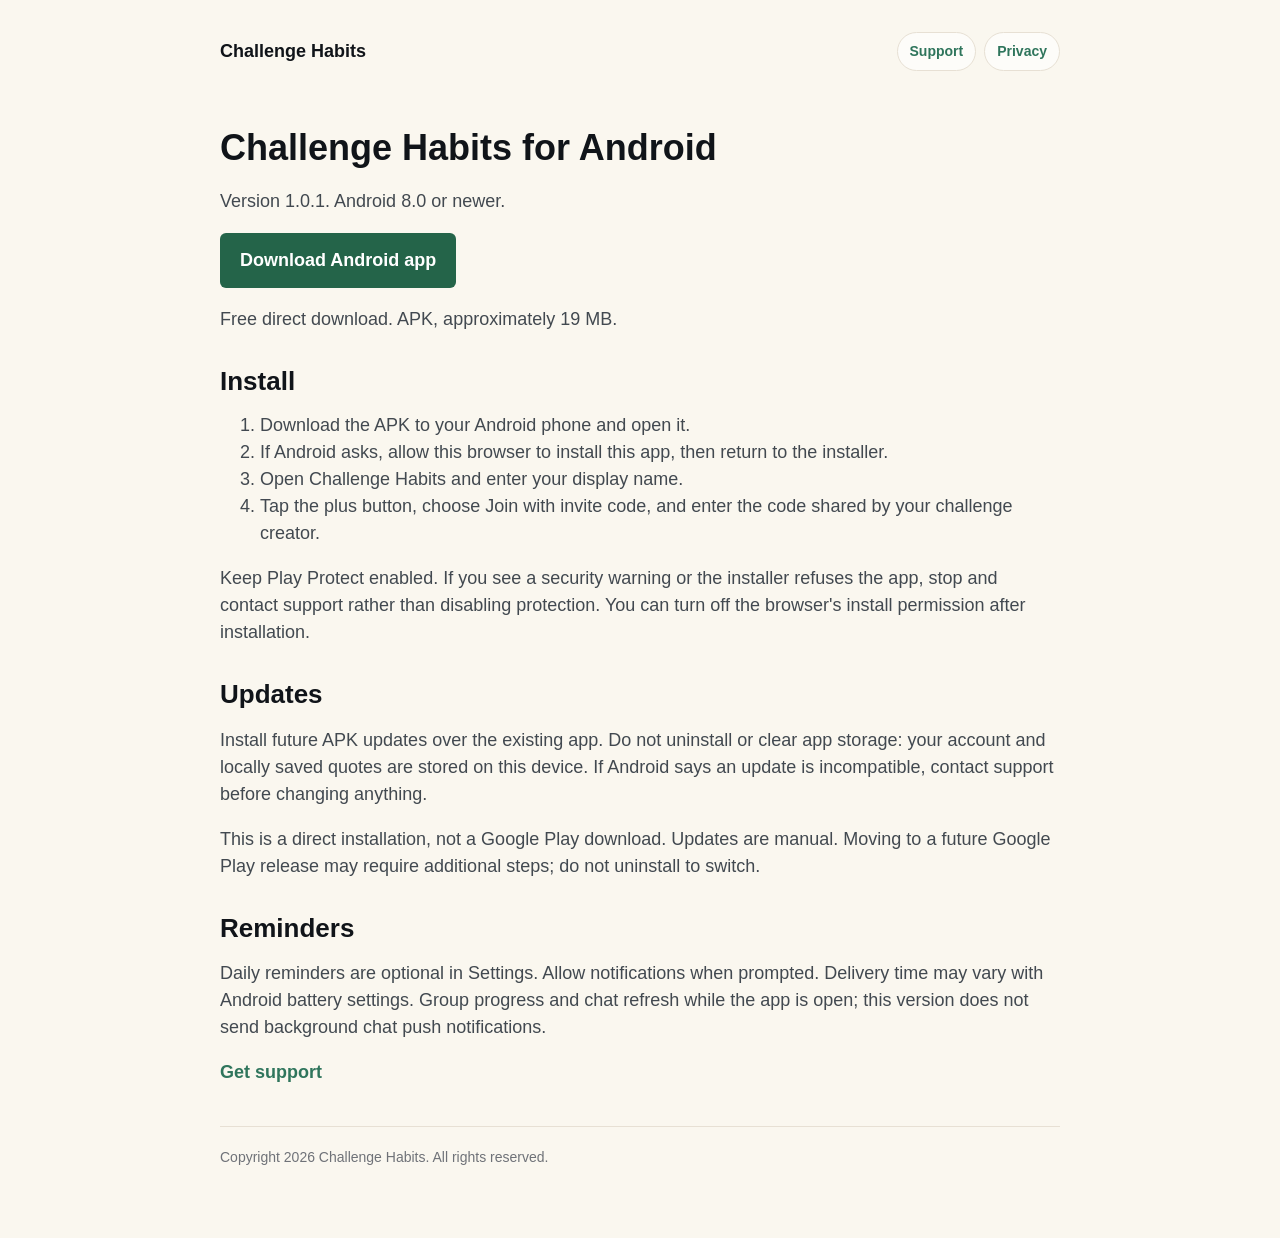
==== android.html @ 61303fec "Add Android direct download page" ====
<!doctype html>
<html lang="en">
  <head>
    <meta charset="utf-8">
    <meta name="viewport" content="width=device-width, initial-scale=1">
    <title>Android Download | Challenge Habits</title>
    <link rel="stylesheet" href="styles.css">
    <style>
      h1 { font-size: 36px; line-height: 1.15; overflow-wrap: anywhere; }
      p, li { color: #424950; }
      .download { display: inline-block; background: #246449; color: white; padding: 14px 20px; border-radius: 6px; }
      .download:focus-visible { outline: 3px solid #317ab5; outline-offset: 4px; }
    </style>
  </head>
  <body>
    <main class="page">
      <header class="topbar">
        <a class="brand" href="index.html">Challenge Habits</a>
        <nav class="nav" aria-label="Support">
          <a href="support.html">Support</a>
          <a href="privacy.html">Privacy</a>
        </nav>
      </header>
      <section>
        <h1>Challenge Habits for Android</h1>
        <p>Version 1.0.1. Android 8.0 or newer.</p>
        <p><a class="download" href="https://github.com/ErenYeagerr/challenge-habits-support/releases/download/android-v1.0.1/ChallengeHabits-1.0.1.apk">Download Android app</a></p>
        <p>Free direct download. APK, approximately 19 MB.</p>
        <h2>Install</h2>
        <ol>
          <li>Download the APK to your Android phone and open it.</li>
          <li>If Android asks, allow this browser to install this app, then return to the installer.</li>
          <li>Open Challenge Habits and enter your display name.</li>
          <li>Tap the plus button, choose Join with invite code, and enter the code shared by your challenge creator.</li>
        </ol>
        <p>Keep Play Protect enabled. If you see a security warning or the installer refuses the app, stop and contact support rather than disabling protection. You can turn off the browser's install permission after installation.</p>
        <h2>Updates</h2>
        <p>Install future APK updates over the existing app. Do not uninstall or clear app storage: your account and locally saved quotes are stored on this device. If Android says an update is incompatible, contact support before changing anything.</p>
        <p>This is a direct installation, not a Google Play download. Updates are manual. Moving to a future Google Play release may require additional steps; do not uninstall to switch.</p>
        <h2>Reminders</h2>
        <p>Daily reminders are optional in Settings. Allow notifications when prompted. Delivery time may vary with Android battery settings. Group progress and chat refresh while the app is open; this version does not send background chat push notifications.</p>
        <p><a href="support.html">Get support</a></p>
      </section>
      <p class="footer">Copyright 2026 Challenge Habits. All rights reserved.</p>
    </main>
  </body>
</html>
---- styles.css ----
:root {
  color-scheme: light;
  --ink: #101419;
  --muted: #6f7278;
  --paper: #faf7ef;
  --card: #ffffff;
  --line: #e7e0d4;
  --green: #2f755c;
  --green-soft: #dbeae3;
}

* {
  box-sizing: border-box;
}

html {
  background: var(--paper);
  color: var(--ink);
  font-family: -apple-system, BlinkMacSystemFont, "SF Pro Display", "Segoe UI", sans-serif;
  line-height: 1.5;
}

body {
  margin: 0;
}

a {
  color: var(--green);
  font-weight: 700;
  text-decoration: none;
}

a:hover,
a:focus {
  text-decoration: underline;
}

.page {
  margin: 0 auto;
  max-width: 880px;
  padding: 32px 20px 56px;
}

.topbar {
  align-items: center;
  display: flex;
  gap: 16px;
  justify-content: space-between;
  margin-bottom: 56px;
}

.brand {
  color: var(--ink);
  font-size: 18px;
  font-weight: 850;
  letter-spacing: 0;
}

.nav {
  display: flex;
  flex-wrap: wrap;
  gap: 8px;
  justify-content: flex-end;
}

.nav a {
  background: rgba(255, 255, 255, 0.62);
  border: 1px solid var(--line);
  border-radius: 999px;
  color: var(--green);
  font-size: 14px;
  padding: 8px 12px;
}

.hero {
  margin-bottom: 28px;
}

.eyebrow {
  color: var(--green);
  font-size: 14px;
  font-weight: 800;
  margin: 0 0 8px;
  text-transform: uppercase;
}

h1 {
  font-size: clamp(44px, 8vw, 76px);
  line-height: 0.96;
  margin: 0 0 20px;
}

h2 {
  font-size: 26px;
  line-height: 1.1;
  margin: 34px 0 12px;
}

p,
li {
  color: var(--muted);
  font-size: 18px;
}

.lede {
  color: #3a3d42;
  font-size: 22px;
  max-width: 720px;
}

.card {
  background: var(--card);
  border: 1px solid rgba(231, 224, 212, 0.9);
  border-radius: 8px;
  box-shadow: 0 20px 60px rgba(52, 44, 31, 0.08);
  padding: 28px;
}

.grid {
  display: grid;
  gap: 16px;
  grid-template-columns: repeat(3, minmax(0, 1fr));
  margin-top: 28px;
}

.tile {
  background: var(--card);
  border: 1px solid var(--line);
  border-radius: 8px;
  min-height: 150px;
  padding: 22px;
}

.tile h2 {
  font-size: 22px;
  margin-top: 0;
}

.note {
  background: var(--green-soft);
  border-radius: 8px;
  color: #285d4b;
  font-size: 16px;
  font-weight: 700;
  padding: 14px 16px;
}

.footer {
  border-top: 1px solid var(--line);
  color: var(--muted);
  font-size: 14px;
  margin-top: 40px;
  padding-top: 20px;
}

@media (max-width: 720px) {
  .page {
    padding: 24px 16px 44px;
  }

  .topbar {
    align-items: flex-start;
    flex-direction: column;
    margin-bottom: 42px;
  }

  .nav {
    justify-content: flex-start;
  }

  .grid {
    grid-template-columns: 1fr;
  }

  .card {
    padding: 22px;
  }
}
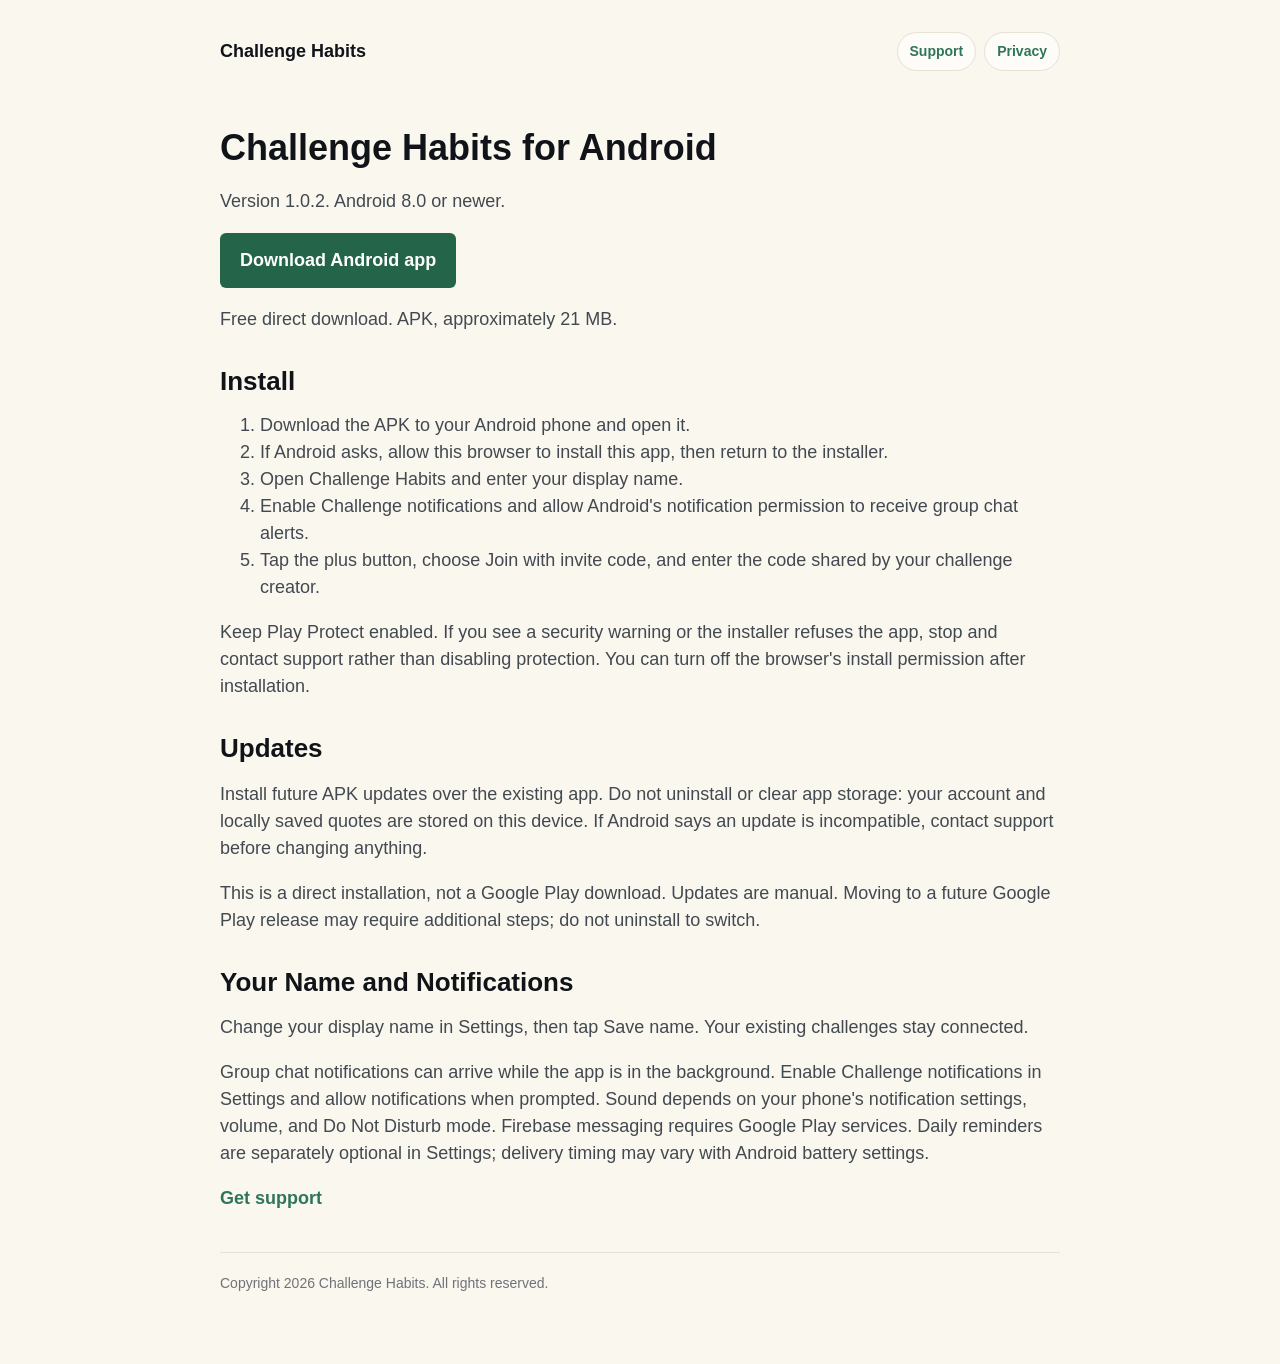
==== commit 52f3ee66: "Publish Android 1.0.2 download and notification privacy details" ====
--- a/android.html
+++ b/android.html
@@ -23,22 +23,24 @@
       </header>
       <section>
         <h1>Challenge Habits for Android</h1>
-        <p>Version 1.0.1. Android 8.0 or newer.</p>
-        <p><a class="download" href="https://github.com/ErenYeagerr/challenge-habits-support/releases/download/android-v1.0.1/ChallengeHabits-1.0.1.apk">Download Android app</a></p>
-        <p>Free direct download. APK, approximately 19 MB.</p>
+        <p>Version 1.0.2. Android 8.0 or newer.</p>
+        <p><a class="download" href="https://github.com/ErenYeagerr/challenge-habits-support/releases/download/android-v1.0.2/ChallengeHabits-1.0.2.apk">Download Android app</a></p>
+        <p>Free direct download. APK, approximately 21 MB.</p>
         <h2>Install</h2>
         <ol>
           <li>Download the APK to your Android phone and open it.</li>
           <li>If Android asks, allow this browser to install this app, then return to the installer.</li>
           <li>Open Challenge Habits and enter your display name.</li>
+          <li>Enable Challenge notifications and allow Android's notification permission to receive group chat alerts.</li>
           <li>Tap the plus button, choose Join with invite code, and enter the code shared by your challenge creator.</li>
         </ol>
         <p>Keep Play Protect enabled. If you see a security warning or the installer refuses the app, stop and contact support rather than disabling protection. You can turn off the browser's install permission after installation.</p>
         <h2>Updates</h2>
         <p>Install future APK updates over the existing app. Do not uninstall or clear app storage: your account and locally saved quotes are stored on this device. If Android says an update is incompatible, contact support before changing anything.</p>
         <p>This is a direct installation, not a Google Play download. Updates are manual. Moving to a future Google Play release may require additional steps; do not uninstall to switch.</p>
-        <h2>Reminders</h2>
-        <p>Daily reminders are optional in Settings. Allow notifications when prompted. Delivery time may vary with Android battery settings. Group progress and chat refresh while the app is open; this version does not send background chat push notifications.</p>
+        <h2>Your Name and Notifications</h2>
+        <p>Change your display name in Settings, then tap Save name. Your existing challenges stay connected.</p>
+        <p>Group chat notifications can arrive while the app is in the background. Enable Challenge notifications in Settings and allow notifications when prompted. Sound depends on your phone's notification settings, volume, and Do Not Disturb mode. Firebase messaging requires Google Play services. Daily reminders are separately optional in Settings; delivery timing may vary with Android battery settings.</p>
         <p><a href="support.html">Get support</a></p>
       </section>
       <p class="footer">Copyright 2026 Challenge Habits. All rights reserved.</p>
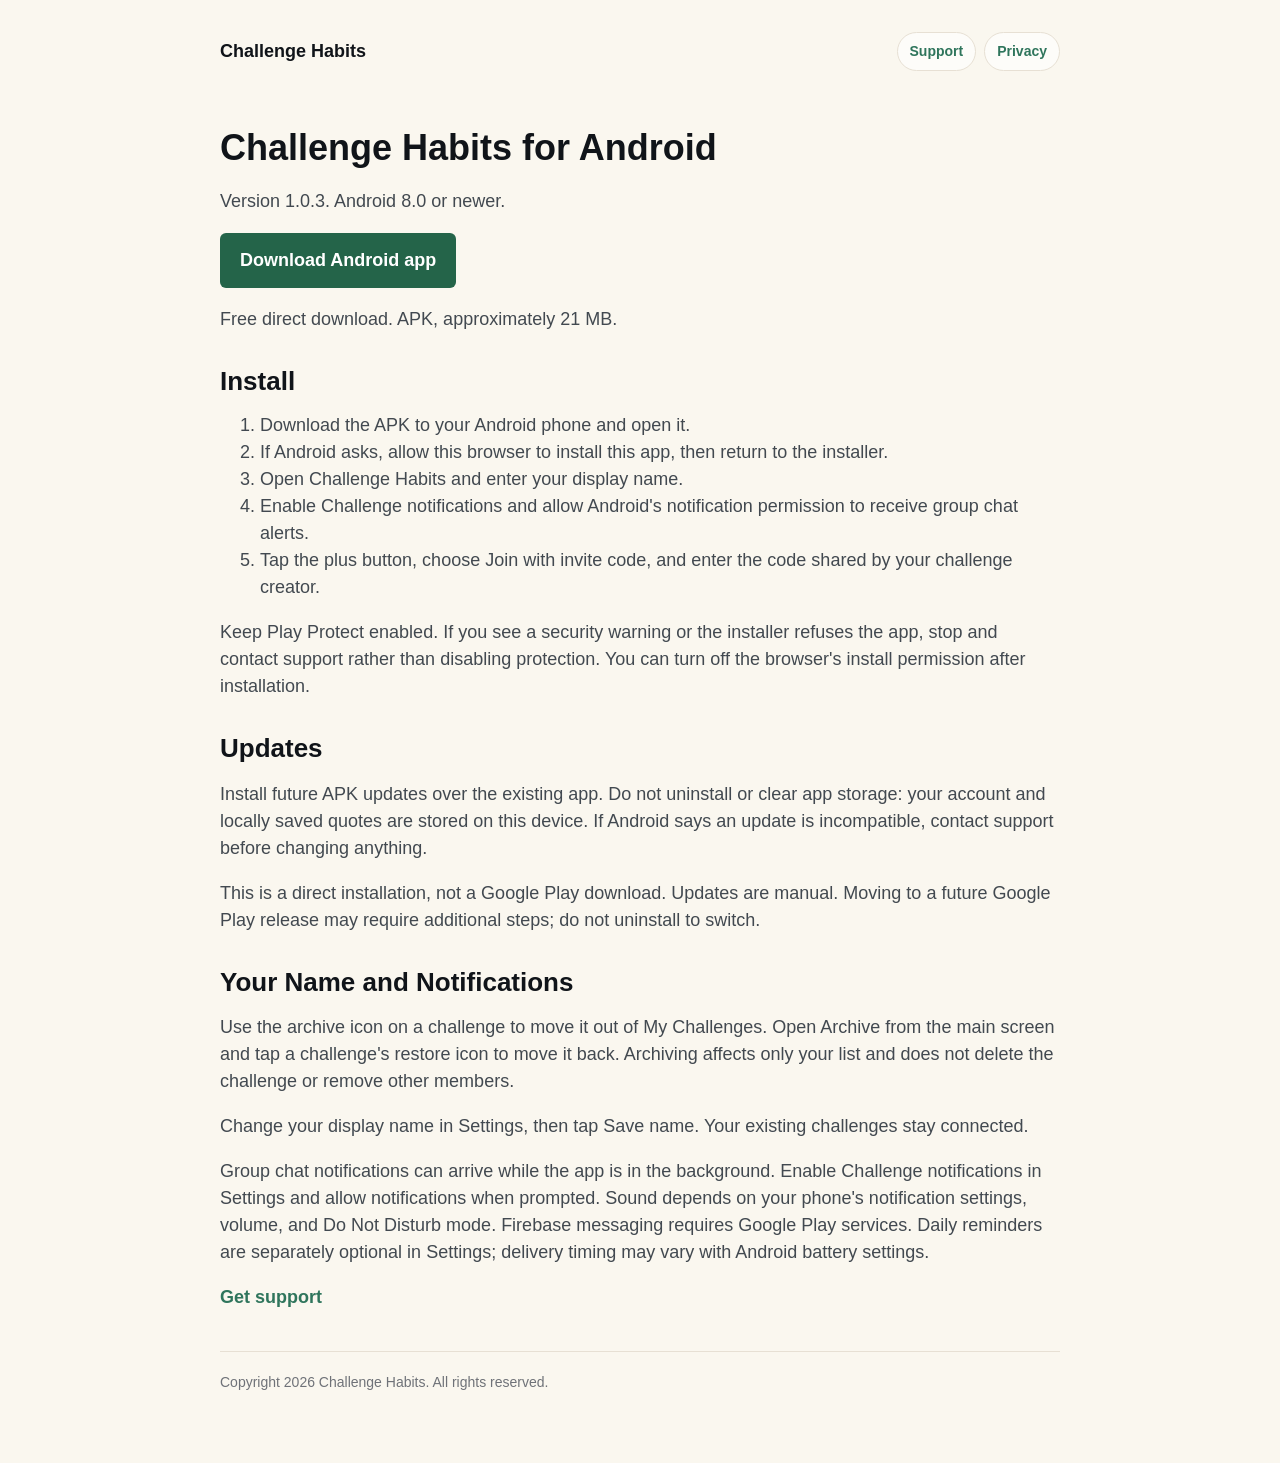
==== commit eccff304: "Publish Android 1.0.3 with challenge archive and restore" ====
--- a/android.html
+++ b/android.html
@@ -23,8 +23,8 @@
       </header>
       <section>
         <h1>Challenge Habits for Android</h1>
-        <p>Version 1.0.2. Android 8.0 or newer.</p>
-        <p><a class="download" href="https://github.com/ErenYeagerr/challenge-habits-support/releases/download/android-v1.0.2/ChallengeHabits-1.0.2.apk">Download Android app</a></p>
+        <p>Version 1.0.3. Android 8.0 or newer.</p>
+        <p><a class="download" href="https://github.com/ErenYeagerr/challenge-habits-support/releases/download/android-v1.0.3/ChallengeHabits-1.0.3.apk">Download Android app</a></p>
         <p>Free direct download. APK, approximately 21 MB.</p>
         <h2>Install</h2>
         <ol>
@@ -39,6 +39,7 @@
         <p>Install future APK updates over the existing app. Do not uninstall or clear app storage: your account and locally saved quotes are stored on this device. If Android says an update is incompatible, contact support before changing anything.</p>
         <p>This is a direct installation, not a Google Play download. Updates are manual. Moving to a future Google Play release may require additional steps; do not uninstall to switch.</p>
         <h2>Your Name and Notifications</h2>
+        <p>Use the archive icon on a challenge to move it out of My Challenges. Open Archive from the main screen and tap a challenge's restore icon to move it back. Archiving affects only your list and does not delete the challenge or remove other members.</p>
         <p>Change your display name in Settings, then tap Save name. Your existing challenges stay connected.</p>
         <p>Group chat notifications can arrive while the app is in the background. Enable Challenge notifications in Settings and allow notifications when prompted. Sound depends on your phone's notification settings, volume, and Do Not Disturb mode. Firebase messaging requires Google Play services. Daily reminders are separately optional in Settings; delivery timing may vary with Android battery settings.</p>
         <p><a href="support.html">Get support</a></p>
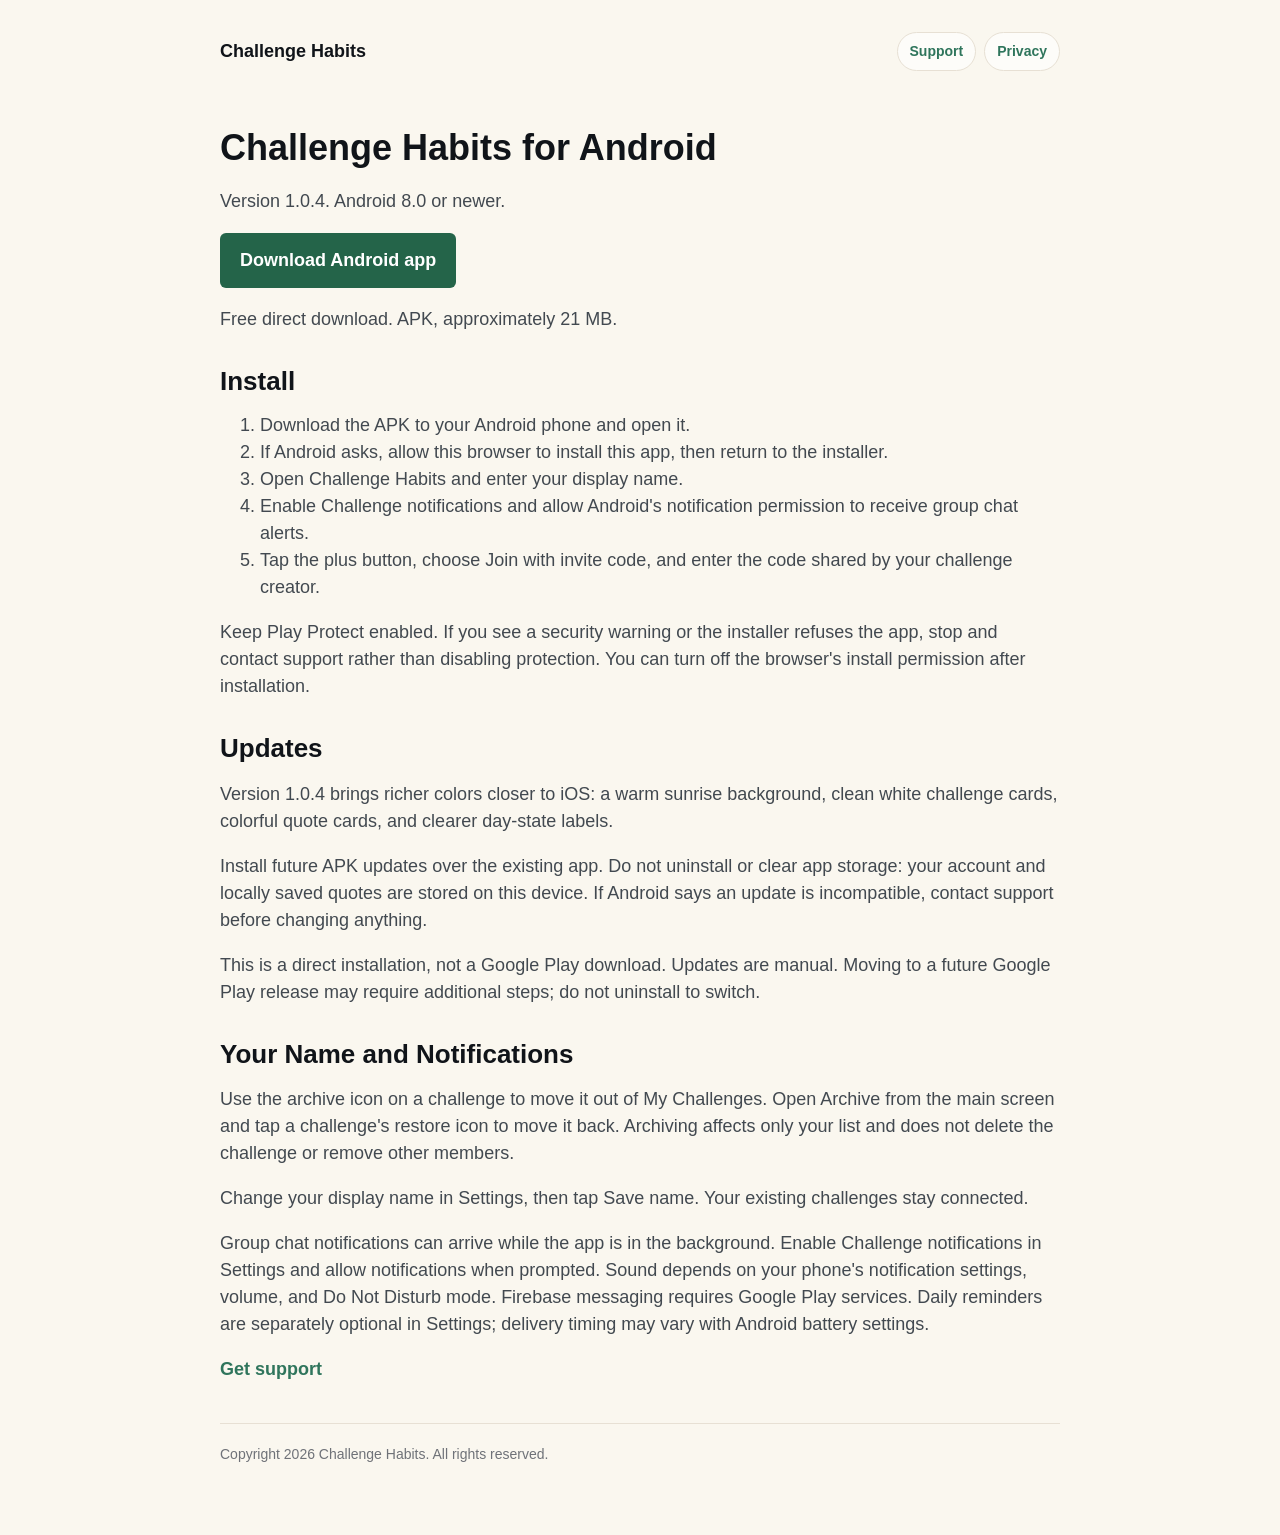
==== commit 792635a4: "Update Android download to 1.0.4 with richer colors" ====
--- a/android.html
+++ b/android.html
@@ -23,8 +23,8 @@
       </header>
       <section>
         <h1>Challenge Habits for Android</h1>
-        <p>Version 1.0.3. Android 8.0 or newer.</p>
-        <p><a class="download" href="https://github.com/ErenYeagerr/challenge-habits-support/releases/download/android-v1.0.3/ChallengeHabits-1.0.3.apk">Download Android app</a></p>
+        <p>Version 1.0.4. Android 8.0 or newer.</p>
+        <p><a class="download" href="https://github.com/ErenYeagerr/challenge-habits-support/releases/download/android-v1.0.4/ChallengeHabits-1.0.4.apk">Download Android app</a></p>
         <p>Free direct download. APK, approximately 21 MB.</p>
         <h2>Install</h2>
         <ol>
@@ -36,6 +36,7 @@
         </ol>
         <p>Keep Play Protect enabled. If you see a security warning or the installer refuses the app, stop and contact support rather than disabling protection. You can turn off the browser's install permission after installation.</p>
         <h2>Updates</h2>
+        <p>Version 1.0.4 brings richer colors closer to iOS: a warm sunrise background, clean white challenge cards, colorful quote cards, and clearer day-state labels.</p>
         <p>Install future APK updates over the existing app. Do not uninstall or clear app storage: your account and locally saved quotes are stored on this device. If Android says an update is incompatible, contact support before changing anything.</p>
         <p>This is a direct installation, not a Google Play download. Updates are manual. Moving to a future Google Play release may require additional steps; do not uninstall to switch.</p>
         <h2>Your Name and Notifications</h2>
